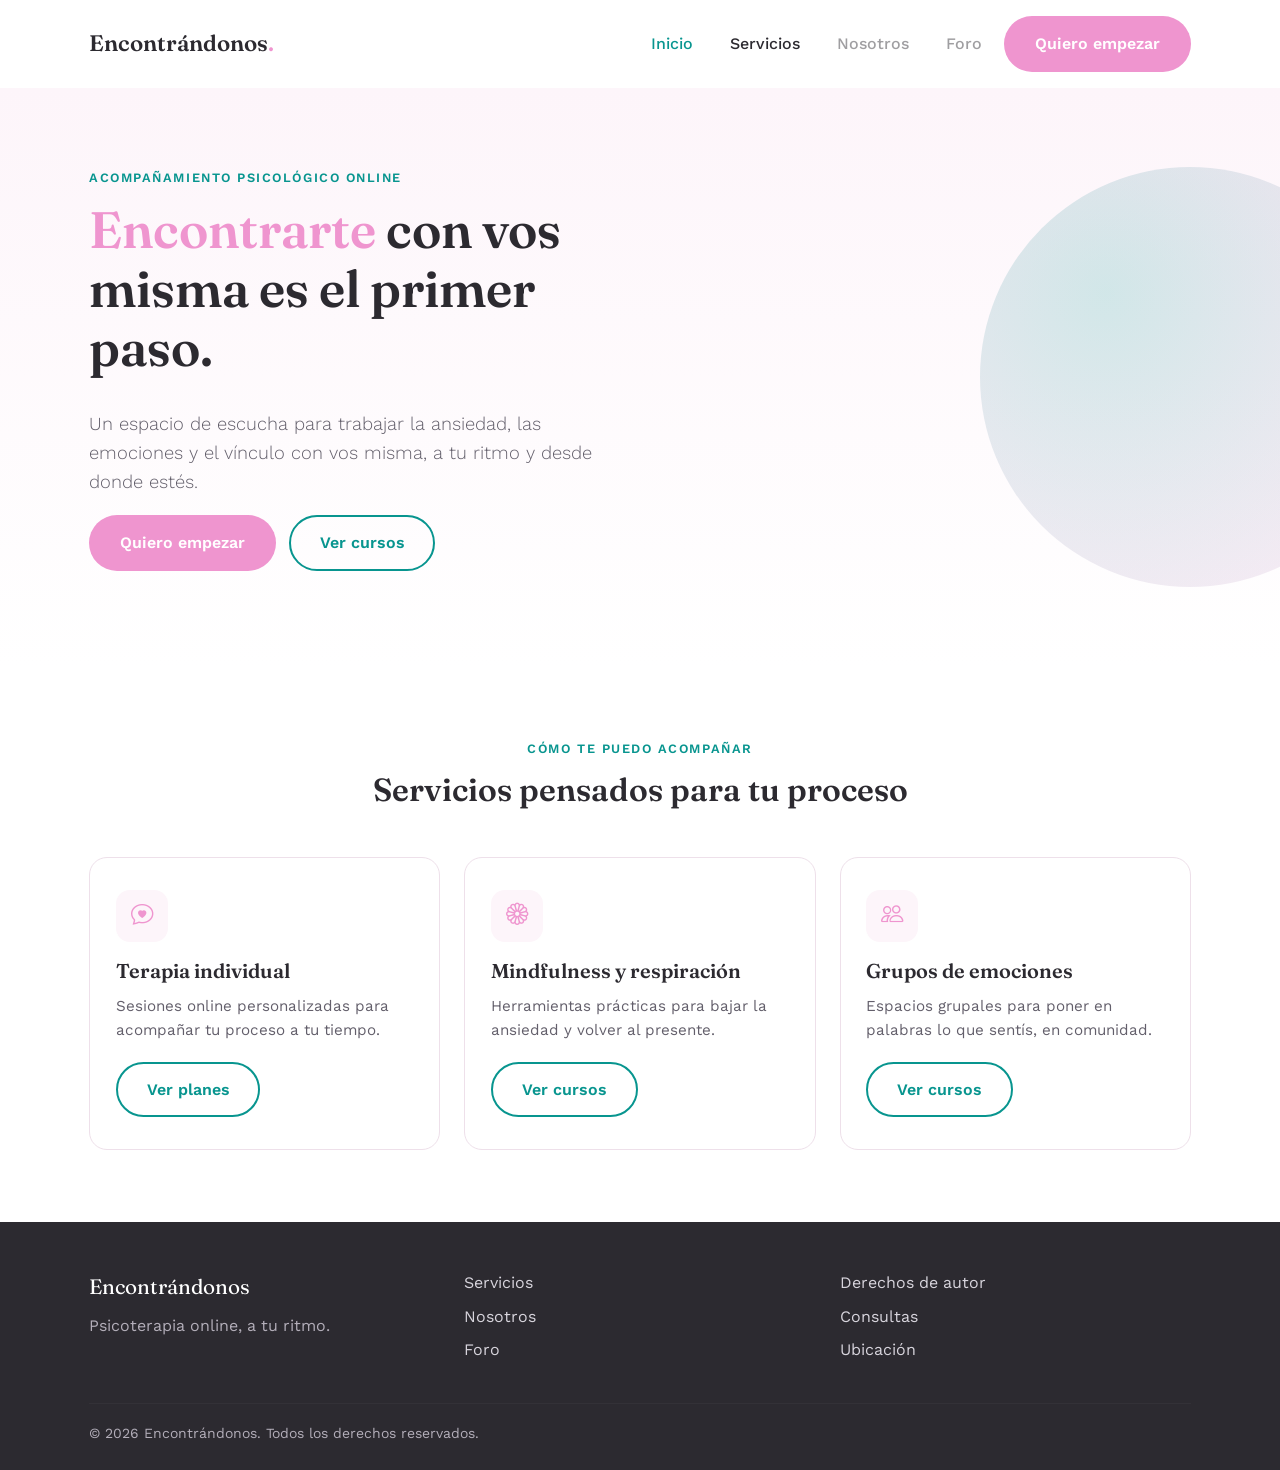
==== index.html @ 59e3bf50 "arreglo de carpeta" ====
<!DOCTYPE html>
<html lang="es">
<head>
<meta charset="UTF-8">
<meta name="viewport" content="width=device-width, initial-scale=1.0">
<title>Encontrándonos · Psicoterapia</title>

<link rel="preconnect" href="https://fonts.googleapis.com">
<link href="https://fonts.googleapis.com/css2?family=Fraunces:wght@500;600;700&family=Work+Sans:wght@400;500;600&display=swap" rel="stylesheet">
<link href="https://cdn.jsdelivr.net/npm/bootstrap@5.3.3/dist/css/bootstrap.min.css" rel="stylesheet">
<link href="https://cdn.jsdelivr.net/npm/bootstrap-icons@1.11.3/font/bootstrap-icons.css" rel="stylesheet">
<link rel="stylesheet" href="./style.css">
</head>
<body>

<!-- NAV -->
<nav class="navbar navbar-expand-md">
  <div class="container">
    <a class="navbar-brand d-flex align-items-center" href="index.html">
      <span>Encontrándonos<em>.</em></span>
    </a>
    <button class="navbar-toggler" type="button" data-bs-toggle="collapse" data-bs-target="#navMenu">
      <span class="navbar-toggler-icon"></span>
    </button>
    <div class="collapse navbar-collapse justify-content-end" id="navMenu">
      <ul class="navbar-nav align-items-md-center gap-md-2">
        <li class="nav-item"><a class="nav-link active" href="#">Inicio</a></li>
        <li class="nav-item"><a class="nav-link" href="./pages/servicios.html">Servicios</a></li>
        <li class="nav-item"><a class="nav-link disabled" href="#" tabindex="-1">Nosotros</a></li>
        <li class="nav-item"><a class="nav-link disabled" href="#" tabindex="-1">Foro</a></li>
        <li class="nav-item">
          <a class="btn-brand btn-primary" href="servicios.html">Quiero empezar</a>
        </li>
      </ul>
    </div>
  </div>
</nav>

<!-- HERO -->
<header class="hero">
  <span class="breathing-circle" aria-hidden="true"></span>
  <div class="container">
    <div>
      <p class="eyebrow">Acompañamiento psicológico online</p>
      <h1><em>Encontrarte</em> con vos misma es el primer paso.</h1>
      <p class="lead">
        Un espacio de escucha para trabajar la ansiedad, las emociones y el vínculo
        con vos misma, a tu ritmo y desde donde estés.
      </p>
      <a href="servicios.html" class="btn-brand btn-primary me-2">Quiero empezar</a>
      <a href="servicios.html#cursos" class="btn-brand btn-outline">Ver cursos</a>
    </div>
  </div>
</header>

<!-- SERVICIOS (info básica) -->
<section class="section" id="servicios-preview">
  <div class="container">
    <div class="text-center mb-5">
      <p class="eyebrow">Cómo te puedo acompañar</p>
      <h2>Servicios pensados para tu proceso</h2>
    </div>

    <div class="row g-4">
      <div class="col-12 col-md-4">
        <div class="item">
          <div class="item-icon"><i class="bi bi-chat-heart"></i></div>
          <h3>Terapia individual</h3>
          <p>Sesiones online personalizadas para acompañar tu proceso a tu tiempo.</p>
          <a href="servicios.html#planes" class="btn-brand btn-outline">Ver planes</a>
        </div>
      </div>
      <div class="col-12 col-md-4">
        <div class="item">
          <div class="item-icon"><i class="bi bi-flower1"></i></div>
          <h3>Mindfulness y respiración</h3>
          <p>Herramientas prácticas para bajar la ansiedad y volver al presente.</p>
          <a href="servicios.html#cursos" class="btn-brand btn-outline">Ver cursos</a>
        </div>
      </div>
      <div class="col-12 col-md-4">
        <div class="item">
          <div class="item-icon"><i class="bi bi-people"></i></div>
          <h3>Grupos de emociones</h3>
          <p>Espacios grupales para poner en palabras lo que sentís, en comunidad.</p>
          <a href="servicios.html#cursos" class="btn-brand btn-outline">Ver cursos</a>
        </div>
      </div>
    </div>
  </div>
</section>

<!-- FOOTER -->
<footer>
  <div class="container">
    <div class="row">
      <div class="col-md-4 mb-4 mb-md-0">
        <div class="footer-brand">Encontrándonos</div>
        <p class="mb-0" style="color:#b3aeb9;">Psicoterapia online, a tu ritmo.</p>
      </div>
      <div class="col-md-4 mb-4 mb-md-0">
        <ul class="footer-links">
          <li><a href="servicios.html">Servicios</a></li>
          <li><a href="#" class="disabled">Nosotros</a></li>
          <li><a href="#" class="disabled">Foro</a></li>
        </ul>
      </div>
      <div class="col-md-4">
        <!-- estas páginas se agregan en el archivo 4 -->
        <ul class="footer-links">
          <li><a href="#">Derechos de autor</a></li>
          <li><a href="#">Consultas</a></li>
          <li><a href="#">Ubicación</a></li>
        </ul>
      </div>
    </div>
    <hr>
    <small>© 2026 Encontrándonos. Todos los derechos reservados.</small>
  </div>
</footer>

<script src="https://cdn.jsdelivr.net/npm/bootstrap@5.3.3/dist/js/bootstrap.bundle.min.js"></script>
</body>
</html>
---- style.css ----
/* =========================================================
   Encontrándonos · Psicoterapia
   style.css — hoja de estilos base
   Clases principales: .container / .item / .info / .foro
   ========================================================= */

:root{
  --white: #ffffff;
  --primary: #ef95cf;        /* magenta pastel */
  --primary-dark: #d976b0;
  --secondary: #08958f;      /* cian vivido */
  --secondary-dark: #067370;
  --text: #2c2a30;
  --text-soft: #635f6b;
  --bg-soft: #fdf5fa;
  --bg-soft-2: #eefbfa;
  --border: #eee0ea;

  --font-display: "Fraunces", serif;
  --font-body: "Work Sans", sans-serif;

  --radius: 18px;
  --shadow: 0 10px 30px rgba(44, 42, 48, 0.08);
}

/* ---------- Reset base ---------- */
*, *::before, *::after{ box-sizing: border-box; }
html{ scroll-behavior: smooth; }
body{
  margin: 0;
  font-family: var(--font-body);
  color: var(--text);
  background: var(--white);
  line-height: 1.6;
}
h1, h2, h3, h4{
  font-family: var(--font-display);
  font-weight: 600;
  line-height: 1.15;
  margin: 0 0 .6em;
}
p{ margin: 0 0 1em; color: var(--text-soft); }
a{ text-decoration: none; color: inherit; }
img{ max-width: 100%; display: block; }
ul{ list-style: none; margin: 0; padding: 0; }

/* ---------- Utilidades de texto ---------- */
.eyebrow{
  font-size: .8rem;
  letter-spacing: .12em;
  text-transform: uppercase;
  color: var(--secondary);
  font-weight: 600;
}
.text-center{ text-align: center; }

/* ---------- Botones ---------- */
.btn-brand{
  display: inline-block;
  padding: .8rem 1.8rem;
  border-radius: 50px;
  font-family: var(--font-body);
  font-weight: 600;
  border: 2px solid transparent;
  cursor: pointer;
  transition: transform .2s ease, box-shadow .2s ease, background .2s ease;
}
.btn-primary{
  background: var(--primary);
  color: var(--white);
}
.btn-primary:hover{
  background: var(--primary-dark);
  transform: translateY(-2px);
  box-shadow: var(--shadow);
  color: var(--white);
}
.btn-outline{
  background: transparent;
  border-color: var(--secondary);
  color: var(--secondary);
}
.btn-outline:hover{
  background: var(--secondary);
  color: var(--white);
}

/* ---------- Navbar ---------- */
.navbar-brand{
  height: 4.5rem;
}
.navbar-brand span{
  font-family: var(--font-display);
  font-size: 1.4rem;
  font-weight: 600;
  color: var(--text);
}
.navbar-brand span em{
  font-style: normal;
  color: var(--primary);
}
.nav-link{
  font-weight: 500;
  color: var(--text) !important;
  margin: 0 .4rem;
  position: relative;
}
.nav-link::after{
  content: "";
  position: absolute;
  left: 0; bottom: -2px;
  width: 0; height: 2px;
  background: var(--secondary);
  transition: width .25s ease;
}
.nav-link:hover::after{ width: 100%; }
.nav-link.disabled{
  opacity: .45;
  pointer-events: none;
}
.nav-link.active{ color: var(--secondary) !important; }

/* ---------- Hero ---------- */
.hero{
  position: relative;
  overflow: hidden;
  padding: 5rem 0 6rem;
  background: linear-gradient(180deg, var(--bg-soft) 0%, var(--white) 100%);
}
.breathing-circle{
  position: absolute;
  top: 50%; right: -120px;
  width: 420px; height: 420px;
  border-radius: 50%;
  transform: translateY(-50%);
  background: radial-gradient(circle at 30% 30%, var(--secondary) 0%, var(--primary) 100%);
  opacity: .18;
  animation: breathe 6s ease-in-out infinite;
}
@keyframes breathe{
  0%, 100%{ transform: translateY(-50%) scale(1); }
  50%{ transform: translateY(-50%) scale(1.12); }
}
@media (prefers-reduced-motion: reduce){
  .breathing-circle{ animation: none; }
}
.hero h1{
  font-size: clamp(2.2rem, 4vw, 3.4rem);
  max-width: 14ch;
}
.hero h1 em{
  font-style: normal;
  color: var(--primary);
}
.hero p.lead{
  font-size: 1.15rem;
  max-width: 46ch;
}

/* ---------- Container (caja general de secciones/items) ---------- */
.section{
  padding: 4.5rem 0;
}
.section-alt{
  background: var(--bg-soft-2);
}
.container{
  width: 100%;
  max-width: 1140px;
  margin: 0 auto;
  padding: 0 1.2rem;
}

/* ---------- Item (tarjetas) ---------- */
.item{
  background: var(--white);
  border: 1px solid var(--border);
  border-radius: var(--radius);
  padding: 2rem 1.6rem;
  height: 100%;
  transition: transform .25s ease, box-shadow .25s ease;
}
.item:hover{
  transform: translateY(-6px);
  box-shadow: var(--shadow);
}
.item-icon{
  width: 52px; height: 52px;
  border-radius: 14px;
  display: flex; align-items: center; justify-content: center;
  font-size: 1.4rem;
  margin-bottom: 1.1rem;
  background: var(--bg-soft);
  color: var(--primary);
}
.item h3{ font-size: 1.25rem; }
.item p{ font-size: .95rem; margin-bottom: 1.2rem; }

/* variante para plan destacado */
.item-featured{
  border-color: var(--secondary);
  box-shadow: var(--shadow);
  position: relative;
}
.item-featured .badge-pop{
  position: absolute;
  top: -12px; left: 1.6rem;
  background: var(--secondary);
  color: var(--white);
  font-size: .72rem;
  font-weight: 600;
  padding: .3rem .8rem;
  border-radius: 50px;
}
.item-price{
  font-family: var(--font-display);
  font-size: 1.6rem;
  color: var(--secondary);
  margin-bottom: .2rem;
}
.item-price small{
  font-family: var(--font-body);
  font-size: .8rem;
  color: var(--text-soft);
  font-weight: 400;
}
.item ul{ margin-bottom: 1.4rem; }
.item ul li{
  font-size: .9rem;
  color: var(--text-soft);
  padding-left: 1.4rem;
  position: relative;
  margin-bottom: .5rem;
}
.item ul li::before{
  content: "✓";
  position: absolute;
  left: 0;
  color: var(--secondary);
  font-weight: 700;
}

/* ---------- Info (bloques de información / bio / formulario) ---------- */
.info{
  background: var(--white);
  border-radius: var(--radius);
  padding: 2.5rem;
}
.info-bio{
  display: flex;
  gap: 2rem;
  align-items: center;
  flex-wrap: wrap;
}
.info-bio img{
  width: 140px; height: 140px;
  border-radius: 50%;
  object-fit: cover;
  border: 4px solid var(--bg-soft);
}
.info-bio-text{ flex: 1; min-width: 220px; }

/* Formulario dentro de .info */
.info form label{
  font-size: .85rem;
  font-weight: 600;
  color: var(--text);
  margin-bottom: .3rem;
  display: block;
}
.info .form-control,
.info .form-select{
  border: 1px solid var(--border);
  border-radius: 10px;
  padding: .65rem .9rem;
  font-family: var(--font-body);
}
.info .form-control:focus,
.info .form-select:focus{
  border-color: var(--secondary);
  box-shadow: 0 0 0 3px rgba(8,149,143,.15);
}

/* ---------- Foro (placeholder para próxima actualización) ---------- */
.foro{
  background: var(--bg-soft);
  border-radius: var(--radius);
  padding: 2rem;
}

/* ---------- Footer ---------- */
footer{
  background: var(--text);
  color: var(--white);
  padding: 3rem 0 1.5rem;
}
footer .footer-brand{
  font-family: var(--font-display);
  font-size: 1.3rem;
  margin-bottom: .6rem;
}
footer a{
  color: #d8d5dd;
  transition: color .2s ease;
}
footer a:hover{ color: var(--primary); }
footer .footer-links li{ margin-bottom: .5rem; }
footer hr{ border-color: rgba(255,255,255,.12); margin: 2rem 0 1rem; }
footer small{ color: #b3aeb9; }

/* =========================================================
   MEDIA QUERIES — mobile primero
   ========================================================= */

/* Celular chico*/
@media (max-width: 575.98px){
  .hero{ padding: 3.5rem 0 4rem; text-align: center; }
  .hero p.lead{ margin: 0 auto 1.5rem; }
  .breathing-circle{ width: 260px; height: 260px; right: -80px; opacity: .12; }
  .section{ padding: 3rem 0; }
  .info-bio{ flex-direction: column; text-align: center; }
}

/* Tablet */
@media (min-width: 576px) and (max-width: 991.98px){
  .hero{ padding: 4rem 0 5rem; }
  .breathing-circle{ width: 340px; height: 340px; }
  .section{ padding: 4rem 0; }
}

/* PC / escritorio */
@media (min-width: 992px){
  .hero .container{
    display: flex;
    align-items: center;
  }
}
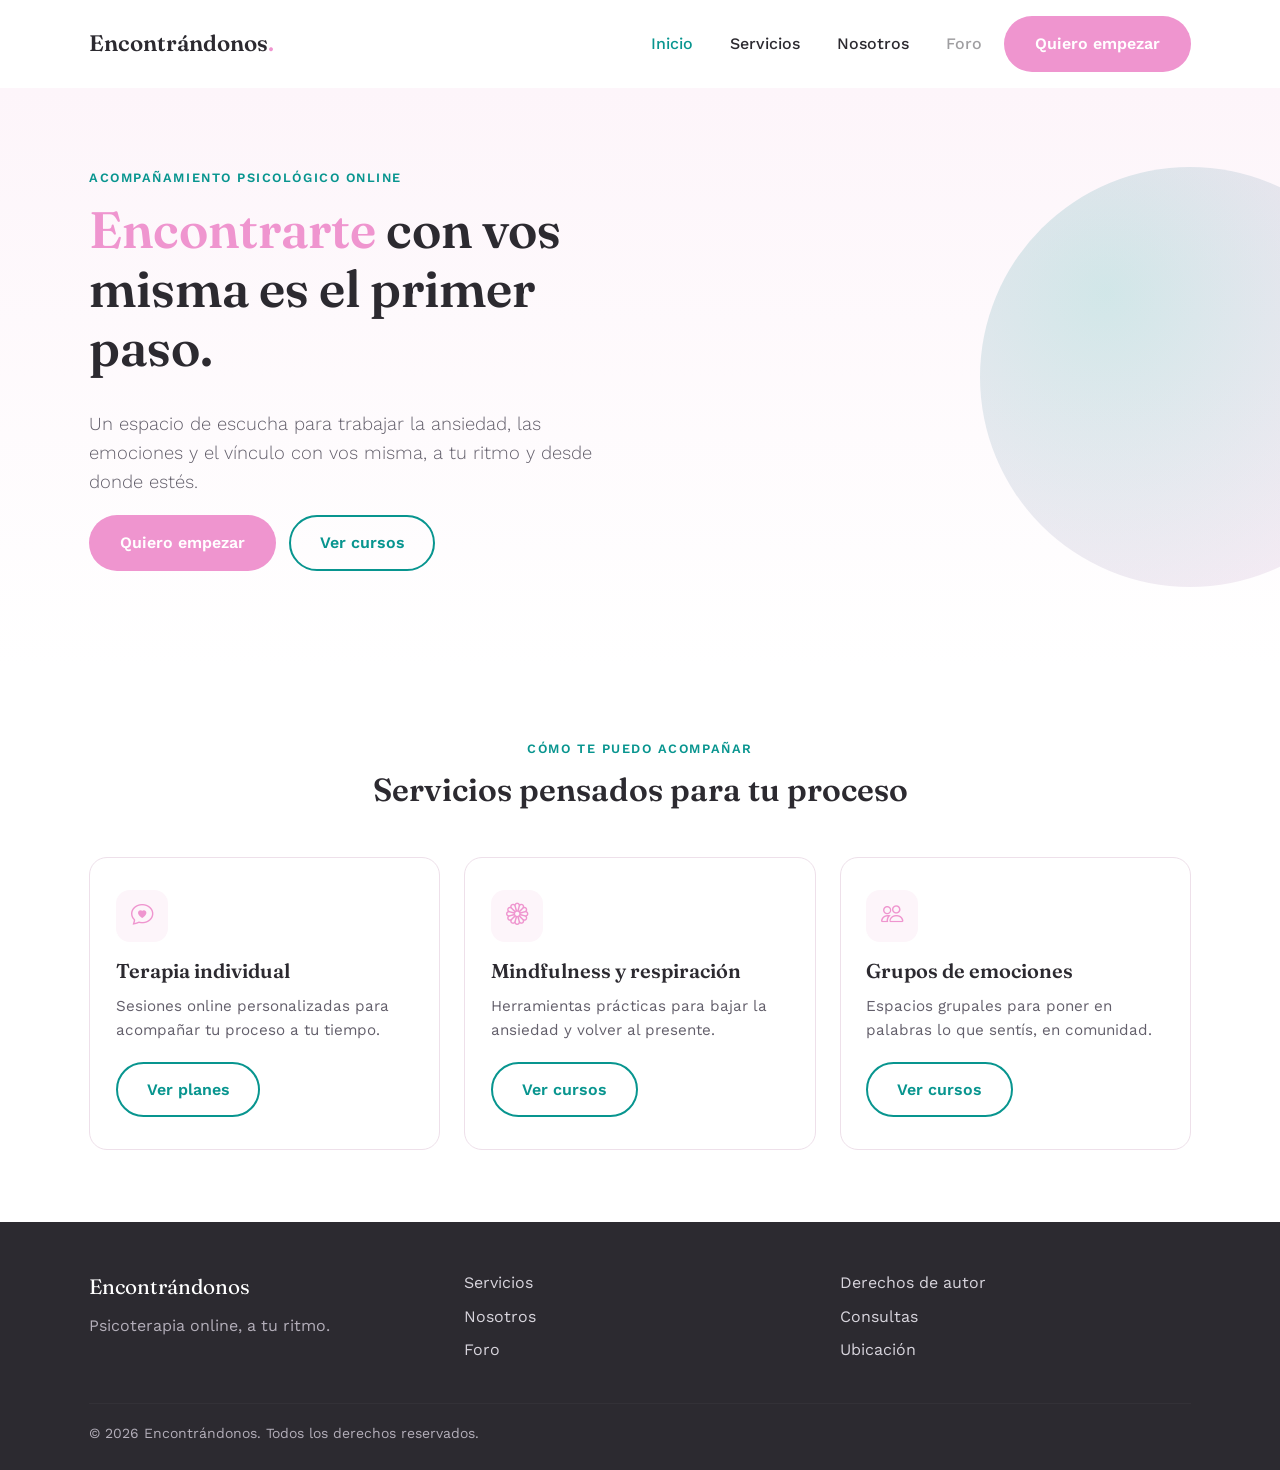
==== commit 244ce6d6: "arreglo rutas" ====
--- a/index.html
+++ b/index.html
@@ -26,7 +26,7 @@
       <ul class="navbar-nav align-items-md-center gap-md-2">
         <li class="nav-item"><a class="nav-link active" href="#">Inicio</a></li>
         <li class="nav-item"><a class="nav-link" href="./pages/servicios.html">Servicios</a></li>
-        <li class="nav-item"><a class="nav-link disabled" href="#" tabindex="-1">Nosotros</a></li>
+        <li class="nav-item"><a class="nav-link" href="./pages/nosotros.html">Nosotros</a></li>
         <li class="nav-item"><a class="nav-link disabled" href="#" tabindex="-1">Foro</a></li>
         <li class="nav-item">
           <a class="btn-brand btn-primary" href="servicios.html">Quiero empezar</a>
--- a/style.css
+++ b/style.css
@@ -260,6 +260,14 @@
 }
 .info-bio-text{ flex: 1; min-width: 220px; }
 
+.info ul li{
+  font-size: .98rem;
+  color: var(--text-soft);
+  padding: .5rem 0;
+  border-bottom: 1px solid var(--border);
+}
+.info ul li:last-child{ border-bottom: none; }
+
 /* Formulario dentro de .info */
 .info form label{
   font-size: .85rem;
@@ -280,6 +288,21 @@
   border-color: var(--secondary);
   box-shadow: 0 0 0 3px rgba(8,149,143,.15);
 }
+
+/* ---------- Chip (modalidad de atención, etiquetas cortas) ---------- */
+.chip{
+  display: inline-flex;
+  align-items: center;
+  gap: .5rem;
+  padding: .6rem 1.1rem;
+  border-radius: 50px;
+  background: var(--bg-soft-2);
+  color: var(--secondary-dark);
+  font-weight: 600;
+  font-size: .88rem;
+  margin: 0 .5rem .5rem 0;
+}
+.chip i{ color: var(--secondary); }
 
 /* ---------- Foro (placeholder para próxima actualización) ---------- */
 .foro{
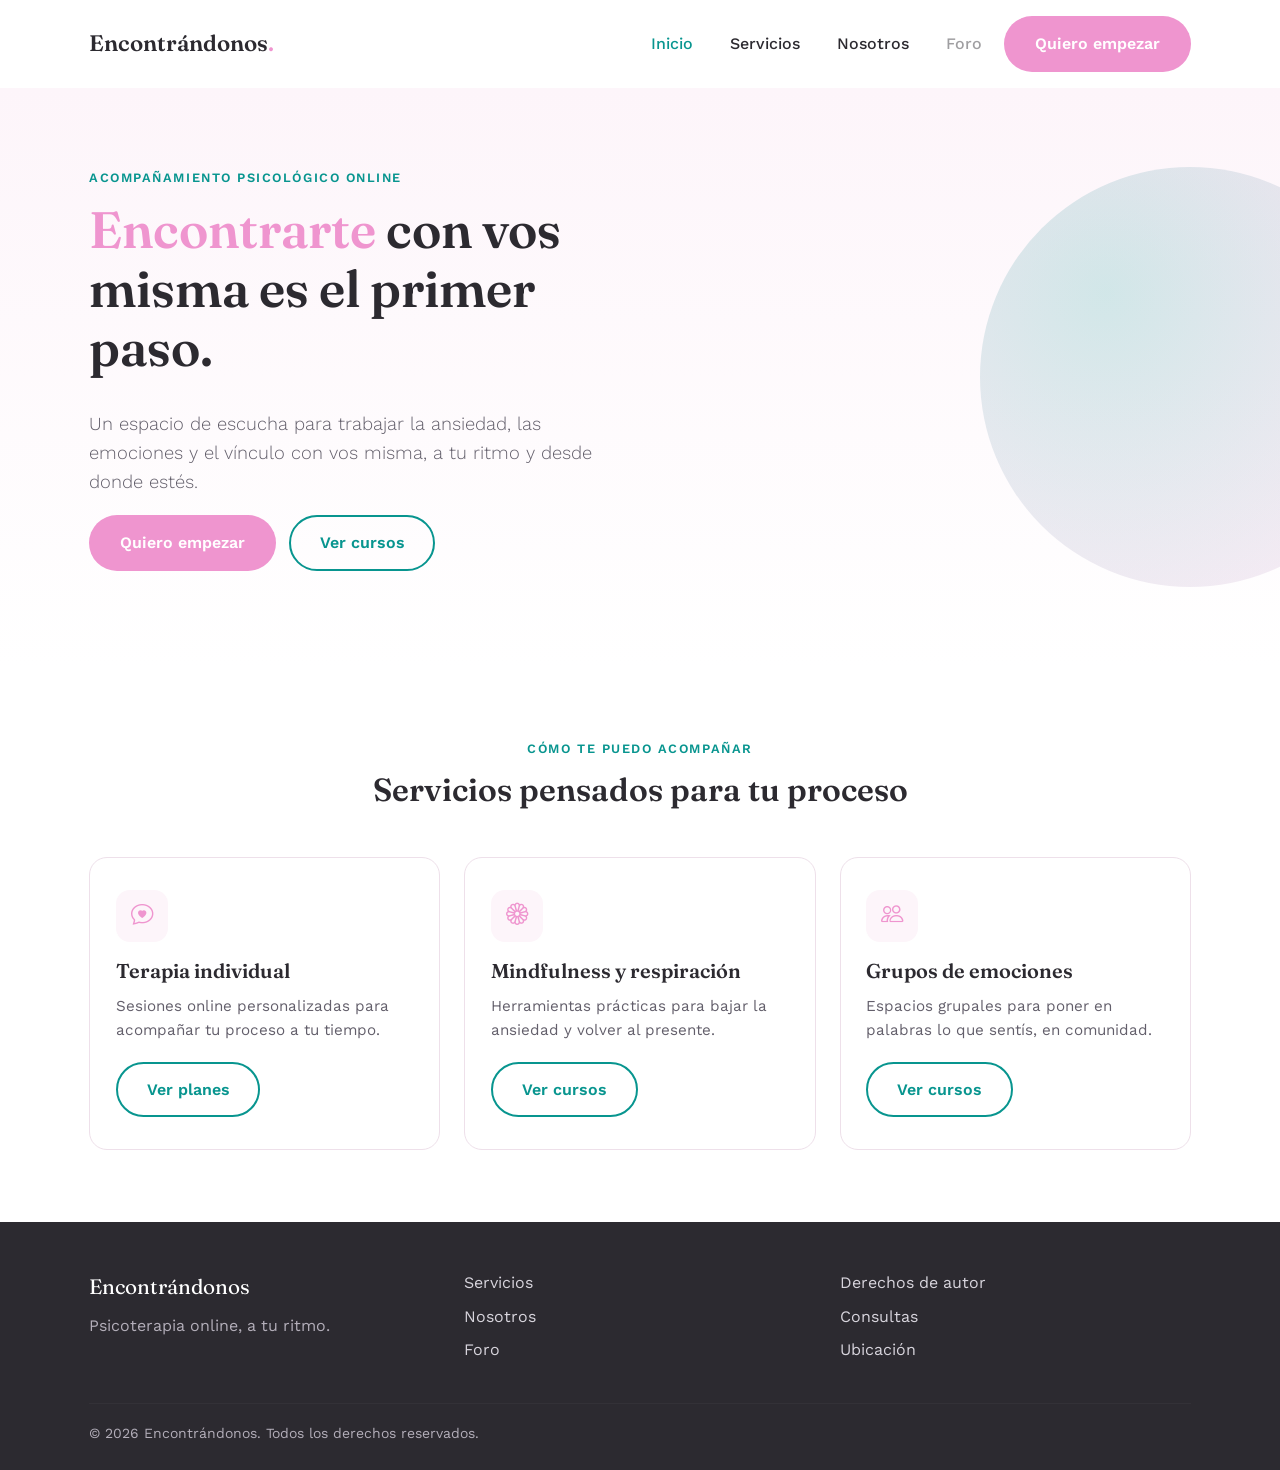
==== commit beebd798: "arreglo de css, reorganizacion, agregado de pages(informacion legal) y agregado de js" ====
--- a/index.html
+++ b/index.html
@@ -29,7 +29,7 @@
         <li class="nav-item"><a class="nav-link" href="./pages/nosotros.html">Nosotros</a></li>
         <li class="nav-item"><a class="nav-link disabled" href="#" tabindex="-1">Foro</a></li>
         <li class="nav-item">
-          <a class="btn-brand btn-primary" href="servicios.html">Quiero empezar</a>
+          <a class="btn-brand btn-primary" href="./pages/servicios.html">Quiero empezar</a>
         </li>
       </ul>
     </div>
@@ -47,8 +47,8 @@
         Un espacio de escucha para trabajar la ansiedad, las emociones y el vínculo
         con vos misma, a tu ritmo y desde donde estés.
       </p>
-      <a href="servicios.html" class="btn-brand btn-primary me-2">Quiero empezar</a>
-      <a href="servicios.html#cursos" class="btn-brand btn-outline">Ver cursos</a>
+      <a href="./pages/servicios.html" class="btn-brand btn-primary me-2">Quiero empezar</a>
+      <a href="./pages/servicios.html#cursos" class="btn-brand btn-outline">Ver cursos</a>
     </div>
   </div>
 </header>
@@ -56,34 +56,34 @@
 <!-- SERVICIOS (info básica) -->
 <section class="section" id="servicios-preview">
   <div class="container">
-    <div class="text-center mb-5">
+    <div class="text-center mb-5 reveal">
       <p class="eyebrow">Cómo te puedo acompañar</p>
       <h2>Servicios pensados para tu proceso</h2>
     </div>
 
     <div class="row g-4">
       <div class="col-12 col-md-4">
-        <div class="item">
+        <div class="item reveal">
           <div class="item-icon"><i class="bi bi-chat-heart"></i></div>
           <h3>Terapia individual</h3>
           <p>Sesiones online personalizadas para acompañar tu proceso a tu tiempo.</p>
-          <a href="servicios.html#planes" class="btn-brand btn-outline">Ver planes</a>
+          <a href="./pages/servicios.html#planes" class="btn-brand btn-outline">Ver planes</a>
         </div>
       </div>
       <div class="col-12 col-md-4">
-        <div class="item">
+        <div class="item reveal">
           <div class="item-icon"><i class="bi bi-flower1"></i></div>
           <h3>Mindfulness y respiración</h3>
           <p>Herramientas prácticas para bajar la ansiedad y volver al presente.</p>
-          <a href="servicios.html#cursos" class="btn-brand btn-outline">Ver cursos</a>
+          <a href="./pages/servicios.html#cursos" class="btn-brand btn-outline">Ver cursos</a>
         </div>
       </div>
       <div class="col-12 col-md-4">
-        <div class="item">
+        <div class="item reveal">
           <div class="item-icon"><i class="bi bi-people"></i></div>
           <h3>Grupos de emociones</h3>
           <p>Espacios grupales para poner en palabras lo que sentís, en comunidad.</p>
-          <a href="servicios.html#cursos" class="btn-brand btn-outline">Ver cursos</a>
+          <a href="./pages/servicios.html#cursos" class="btn-brand btn-outline">Ver cursos</a>
         </div>
       </div>
     </div>
@@ -100,16 +100,16 @@
       </div>
       <div class="col-md-4 mb-4 mb-md-0">
         <ul class="footer-links">
-          <li><a href="servicios.html">Servicios</a></li>
-          <li><a href="#" class="disabled">Nosotros</a></li>
+          <li><a href="./pages/servicios.html">Servicios</a></li>
+          <li><a href="./pages/nosotros.html">Nosotros</a></li>
           <li><a href="#" class="disabled">Foro</a></li>
         </ul>
       </div>
       <div class="col-md-4">
         <!-- estas páginas se agregan en el archivo 4 -->
         <ul class="footer-links">
-          <li><a href="#">Derechos de autor</a></li>
-          <li><a href="#">Consultas</a></li>
+          <li><a href="pages/derechos.html">Derechos de autor</a></li>
+          <li><a href="pages/consultas.html">Consultas</a></li>
           <li><a href="#">Ubicación</a></li>
         </ul>
       </div>
@@ -119,6 +119,12 @@
   </div>
 </footer>
 
+<!-- Volver arriba -->
+<button id="backToTop" class="back-to-top" aria-label="Volver arriba">
+  <i class="bi bi-arrow-up"></i>
+</button>
+
 <script src="https://cdn.jsdelivr.net/npm/bootstrap@5.3.3/dist/js/bootstrap.bundle.min.js"></script>
+<script src="js/main.js"></script>
 </body>
 </html>
--- a/style.css
+++ b/style.css
@@ -86,6 +86,16 @@
 }
 
 /* ---------- Navbar ---------- */
+.navbar{
+  position: sticky;
+  top: 0;
+  z-index: 1000;
+  background: var(--white);
+  transition: box-shadow .25s ease;
+}
+.navbar.scrolled{
+  box-shadow: 0 4px 20px rgba(44, 42, 48, 0.08);
+}
 .navbar-brand{
   height: 4.5rem;
 }
@@ -160,6 +170,7 @@
 /* ---------- Container (caja general de secciones/items) ---------- */
 .section{
   padding: 4.5rem 0;
+  scroll-margin-top: 5.5rem;
 }
 .section-alt{
   background: var(--bg-soft-2);
@@ -311,6 +322,76 @@
   padding: 2rem;
 }
 
+/* ---------- Reveal al hacer scroll ---------- */
+.reveal{
+  opacity: 0;
+  transform: translateY(26px);
+  transition: opacity .6s ease, transform .6s ease;
+}
+.reveal.is-visible{
+  opacity: 1;
+  transform: translateY(0);
+}
+/* pequeño desfasaje entre tarjetas de una misma fila */
+.row > *:nth-child(1) .reveal{ transition-delay: .05s; }
+.row > *:nth-child(2) .reveal{ transition-delay: .15s; }
+.row > *:nth-child(3) .reveal{ transition-delay: .25s; }
+.row > *:nth-child(4) .reveal{ transition-delay: .35s; }
+@media (prefers-reduced-motion: reduce){
+  .reveal{ opacity: 1; transform: none; transition: none; }
+}
+
+/* ---------- Botón volver arriba ---------- */
+.back-to-top{
+  position: fixed;
+  right: 1.4rem;
+  bottom: 1.4rem;
+  width: 46px;
+  height: 46px;
+  border-radius: 50%;
+  border: none;
+  background: var(--secondary);
+  color: var(--white);
+  display: flex;
+  align-items: center;
+  justify-content: center;
+  font-size: 1.1rem;
+  box-shadow: var(--shadow);
+  cursor: pointer;
+  z-index: 999;
+  opacity: 0;
+  visibility: hidden;
+  transform: translateY(10px);
+  transition: opacity .3s ease, transform .3s ease, visibility .3s ease, background .2s ease;
+}
+.back-to-top.show{
+  opacity: 1;
+  visibility: visible;
+  transform: translateY(0);
+}
+.back-to-top:hover{ background: var(--secondary-dark); }
+
+/* ---------- Acordeón (FAQ de Consultas) ---------- */
+.accordion-item{
+  border: 1px solid var(--border);
+  border-radius: 12px !important;
+  overflow: hidden;
+  margin-bottom: 1rem;
+}
+.accordion-button{
+  font-family: var(--font-body);
+  font-weight: 600;
+  color: var(--text);
+}
+.accordion-button:not(.collapsed){
+  background: var(--bg-soft-2);
+  color: var(--secondary-dark);
+  box-shadow: none;
+}
+.accordion-button:focus{
+  box-shadow: 0 0 0 3px rgba(8,149,143,.15);
+}
+
 /* ---------- Footer ---------- */
 footer{
   background: var(--text);
